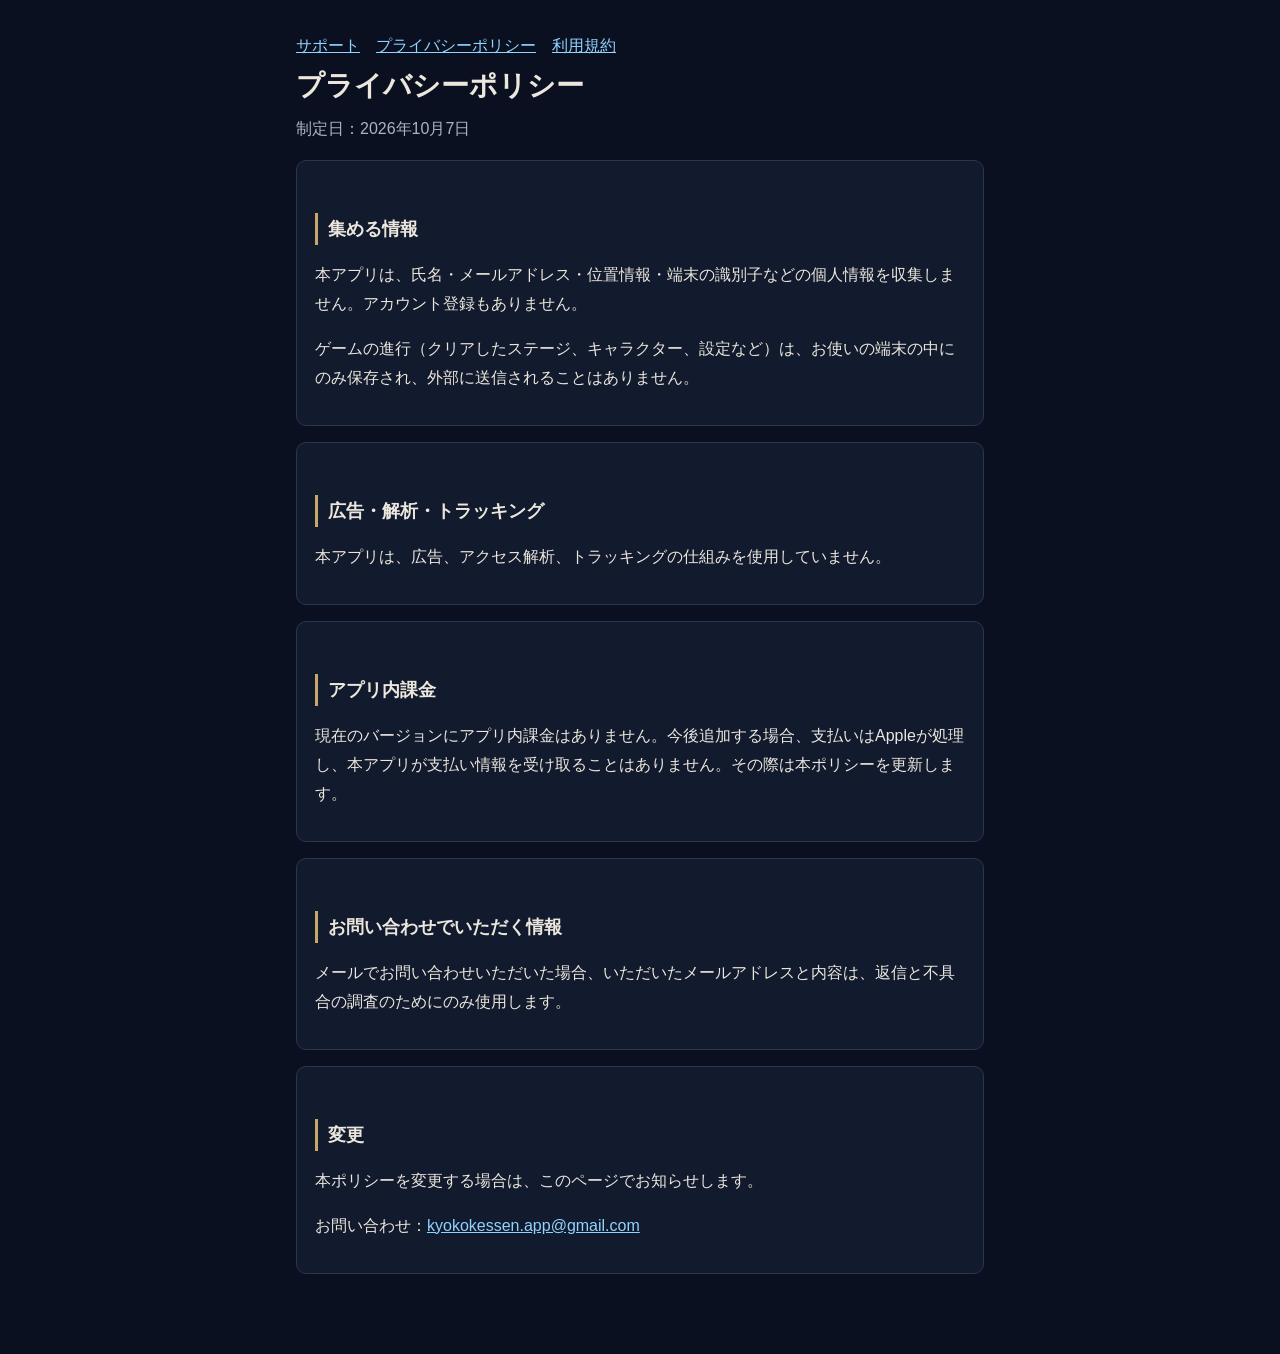
==== privacy.html @ 814a48c7 "Add files via upload" ====
<!doctype html>
<html lang="ja"><head><meta charset="utf-8"><meta name="viewport" content="width=device-width,initial-scale=1">
<title>鏡光決戦 プライバシーポリシー</title><link rel="stylesheet" href="style.css"></head>
<body><main>
<nav><a href="index.html">サポート</a><a href="privacy.html">プライバシーポリシー</a><a href="terms.html">利用規約</a></nav>
<h1>プライバシーポリシー</h1>
<p>制定日：2026年10月7日</p>
<section>
<h2>集める情報</h2>
<p>本アプリは、氏名・メールアドレス・位置情報・端末の識別子などの個人情報を収集しません。アカウント登録もありません。</p>
<p>ゲームの進行（クリアしたステージ、キャラクター、設定など）は、お使いの端末の中にのみ保存され、外部に送信されることはありません。</p>
</section>
<section>
<h2>広告・解析・トラッキング</h2>
<p>本アプリは、広告、アクセス解析、トラッキングの仕組みを使用していません。</p>
</section>
<section>
<h2>アプリ内課金</h2>
<p>現在のバージョンにアプリ内課金はありません。今後追加する場合、支払いはAppleが処理し、本アプリが支払い情報を受け取ることはありません。その際は本ポリシーを更新します。</p>
</section>
<section>
<h2>お問い合わせでいただく情報</h2>
<p>メールでお問い合わせいただいた場合、いただいたメールアドレスと内容は、返信と不具合の調査のためにのみ使用します。</p>
</section>
<section>
<h2>変更</h2>
<p>本ポリシーを変更する場合は、このページでお知らせします。</p>
<p>お問い合わせ：<a href="mailto:kyokokessen.app@gmail.com">kyokokessen.app@gmail.com</a></p>
</section>
</main></body></html>
---- style.css ----
:root{--bg:#0b1020;--panel:#121a2e;--text:#ece7dd;--sub:#aab4c4;--gold:#c7a66a;--line:#2a3550}
*{box-sizing:border-box}
body{margin:0;background:var(--bg);color:var(--text);font-family:-apple-system,"Hiragino Sans","Noto Sans JP",sans-serif;line-height:1.8}
main{max-width:720px;margin:0 auto;padding:32px 16px 64px}
h1{font-size:28px;margin:0 0 4px}
h1+p{color:var(--sub);margin-top:0}
h2{font-size:18px;border-left:3px solid var(--gold);padding-left:10px;margin-top:36px}
section{background:var(--panel);border:1px solid var(--line);border-radius:10px;padding:16px 18px;margin:16px 0}
a{color:#8fd3ff}
nav a{margin-right:16px}
footer{color:var(--sub);font-size:13px;margin-top:40px;border-top:1px solid var(--line);padding-top:16px}
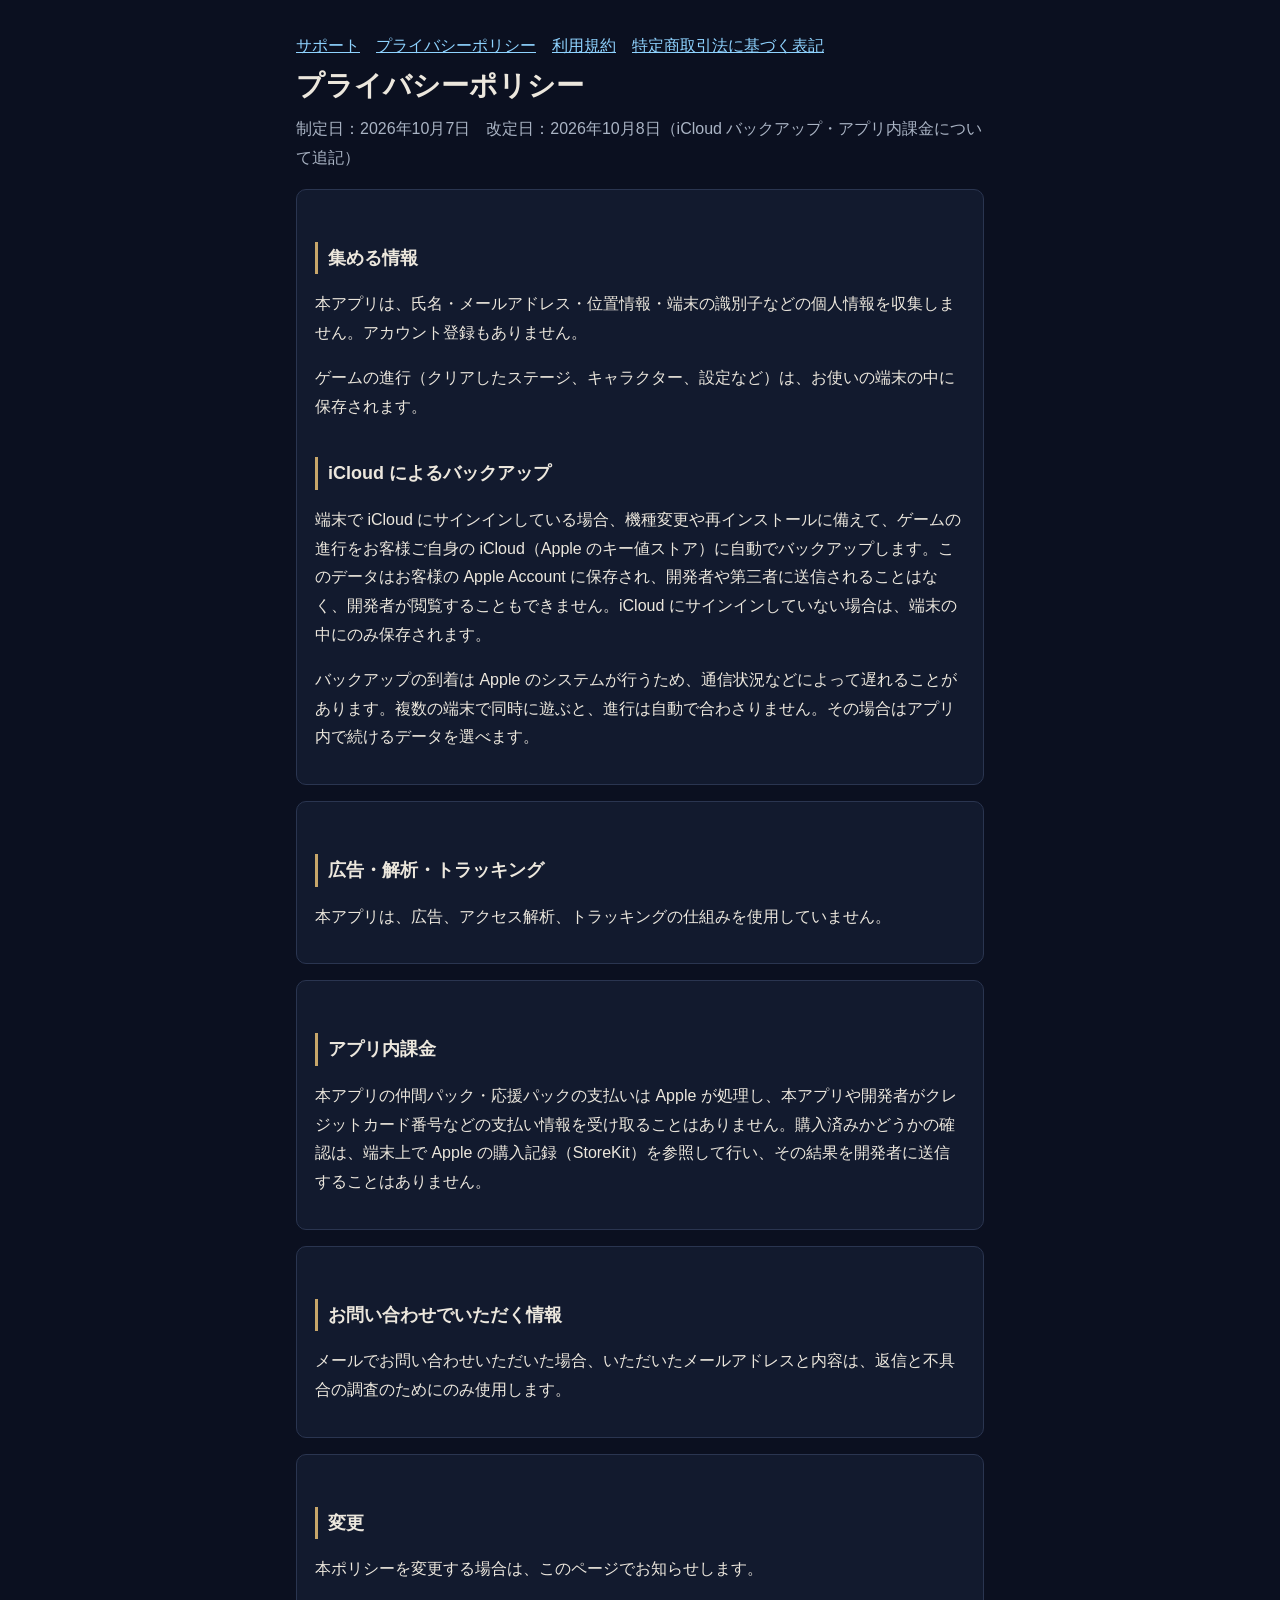
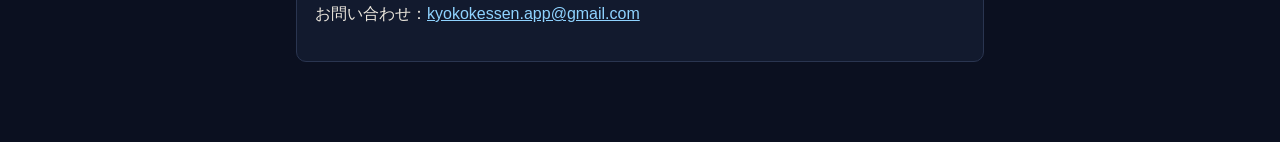
==== commit ee227899: "応援パック追記・特商法表記を正式版に" ====
--- a/privacy.html
+++ b/privacy.html
@@ -2,13 +2,16 @@
 <html lang="ja"><head><meta charset="utf-8"><meta name="viewport" content="width=device-width,initial-scale=1">
 <title>鏡光決戦 プライバシーポリシー</title><link rel="stylesheet" href="style.css"></head>
 <body><main>
-<nav><a href="index.html">サポート</a><a href="privacy.html">プライバシーポリシー</a><a href="terms.html">利用規約</a></nav>
+<nav><a href="index.html">サポート</a><a href="privacy.html">プライバシーポリシー</a><a href="terms.html">利用規約</a><a href="tokushoho.html">特定商取引法に基づく表記</a></nav>
 <h1>プライバシーポリシー</h1>
-<p>制定日：2026年10月7日</p>
+<p>制定日：2026年10月7日　改定日：2026年10月8日（iCloud バックアップ・アプリ内課金について追記）</p>
 <section>
 <h2>集める情報</h2>
 <p>本アプリは、氏名・メールアドレス・位置情報・端末の識別子などの個人情報を収集しません。アカウント登録もありません。</p>
-<p>ゲームの進行（クリアしたステージ、キャラクター、設定など）は、お使いの端末の中にのみ保存され、外部に送信されることはありません。</p>
+<p>ゲームの進行（クリアしたステージ、キャラクター、設定など）は、お使いの端末の中に保存されます。</p>
+<h2>iCloud によるバックアップ</h2>
+<p>端末で iCloud にサインインしている場合、機種変更や再インストールに備えて、ゲームの進行をお客様ご自身の iCloud（Apple のキー値ストア）に自動でバックアップします。このデータはお客様の Apple Account に保存され、開発者や第三者に送信されることはなく、開発者が閲覧することもできません。iCloud にサインインしていない場合は、端末の中にのみ保存されます。</p>
+<p>バックアップの到着は Apple のシステムが行うため、通信状況などによって遅れることがあります。複数の端末で同時に遊ぶと、進行は自動で合わさりません。その場合はアプリ内で続けるデータを選べます。</p>
 </section>
 <section>
 <h2>広告・解析・トラッキング</h2>
@@ -16,7 +19,7 @@
 </section>
 <section>
 <h2>アプリ内課金</h2>
-<p>現在のバージョンにアプリ内課金はありません。今後追加する場合、支払いはAppleが処理し、本アプリが支払い情報を受け取ることはありません。その際は本ポリシーを更新します。</p>
+<p>本アプリの仲間パック・応援パックの支払いは Apple が処理し、本アプリや開発者がクレジットカード番号などの支払い情報を受け取ることはありません。購入済みかどうかの確認は、端末上で Apple の購入記録（StoreKit）を参照して行い、その結果を開発者に送信することはありません。</p>
 </section>
 <section>
 <h2>お問い合わせでいただく情報</h2>
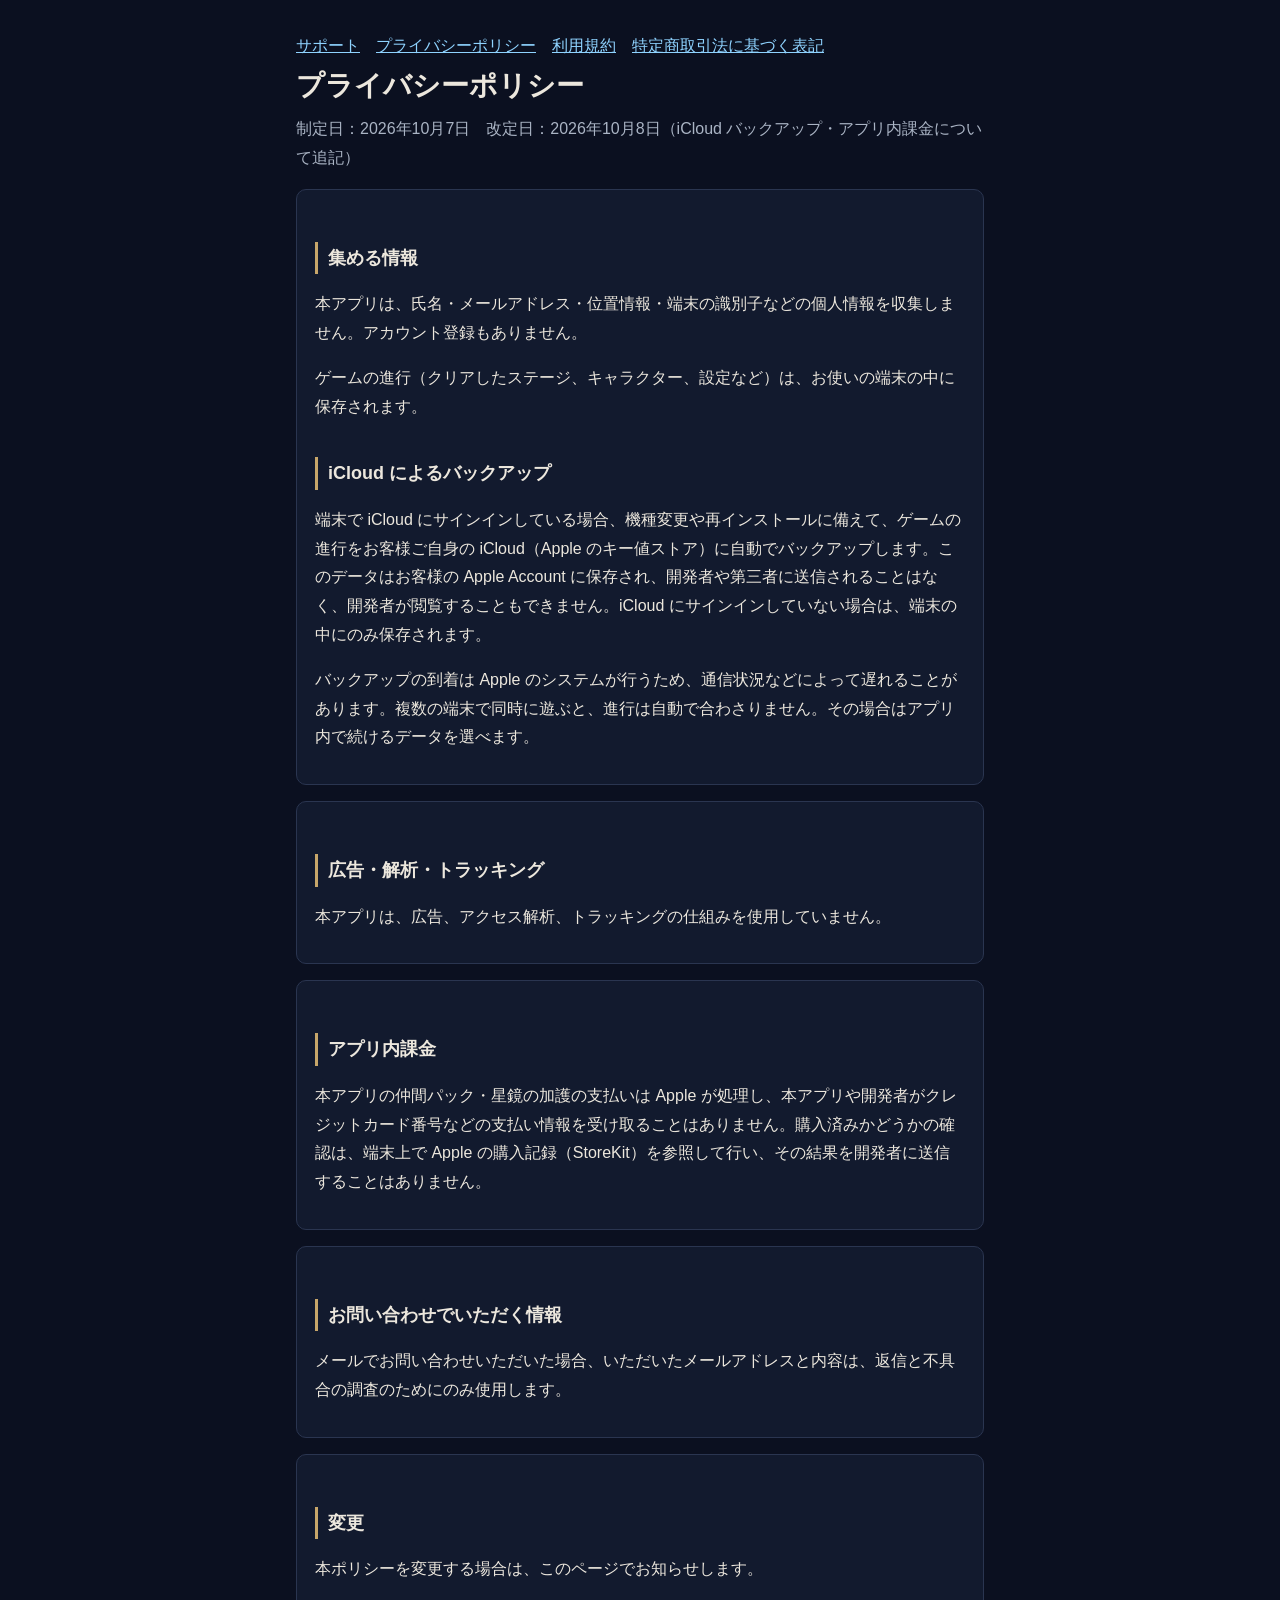
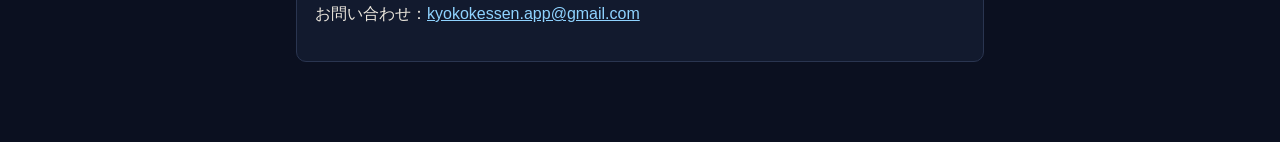
==== commit 688c3a88: "Add files via upload" ====
--- a/privacy.html
+++ b/privacy.html
@@ -19,7 +19,7 @@
 </section>
 <section>
 <h2>アプリ内課金</h2>
-<p>本アプリの仲間パック・応援パックの支払いは Apple が処理し、本アプリや開発者がクレジットカード番号などの支払い情報を受け取ることはありません。購入済みかどうかの確認は、端末上で Apple の購入記録（StoreKit）を参照して行い、その結果を開発者に送信することはありません。</p>
+<p>本アプリの仲間パック・星鏡の加護の支払いは Apple が処理し、本アプリや開発者がクレジットカード番号などの支払い情報を受け取ることはありません。購入済みかどうかの確認は、端末上で Apple の購入記録（StoreKit）を参照して行い、その結果を開発者に送信することはありません。</p>
 </section>
 <section>
 <h2>お問い合わせでいただく情報</h2>
